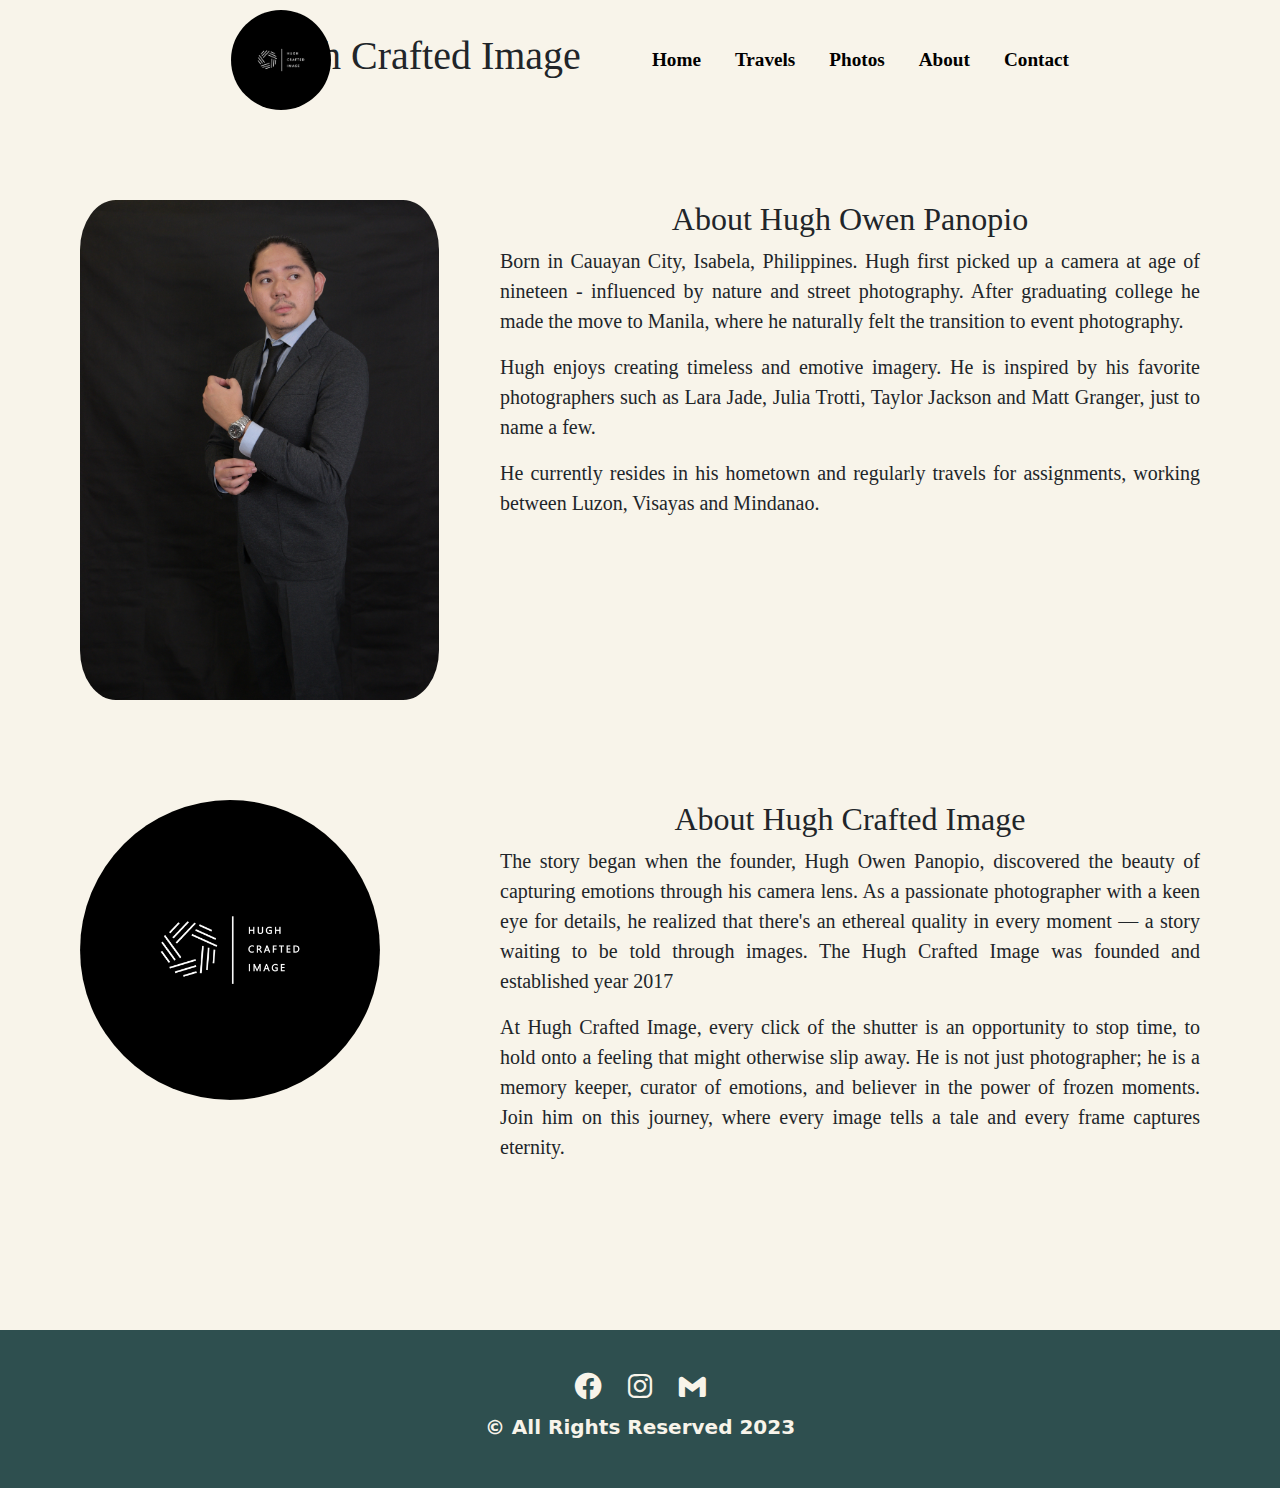
==== HTML/About.html @ f6927557 "Photography Portfolio - MP1" ====
<!DOCTYPE html>
<html lang="en">
<head>
    <meta charset="UTF-8">
    <meta name="viewport" content="width=device-width, initial-scale=1.0">
    <title>About Me</title>
    <link rel="stylesheet" href="/CSS/About.css">
    <link rel="icon" href="/imgaes/Logo/Hugh Crafted Image logo-02.jpg" type="image/x-icon">
    <link href='https://unpkg.com/boxicons@2.1.4/css/boxicons.min.css' rel='stylesheet'>
    <link rel="stylesheet" href="https://cdn.jsdelivr.net/npm/bootstrap@5.3.1/dist/css/bootstrap.min.css">
</head>
<body style="background-color: #F8F4EA;">
    <!-- This is the header -->
    <header class="header">
        <img id="logo" src="/imgaes/Logo/Hugh Crafted Image logo-02.jpg" alt="logo">
        <h1>Hugh Crafted Image</h1>
        <nav>
            <a href="/Index.html">Home</a>
            <a href="#">Travels</a>
            <a href="#">Photos</a>
            <a href="#">About</a>
            <a href="#">Contact</a>
        </nav>
    </header>

    <!-- This is section 1 -->
    <section class="section1">
        <div class="div1">
            <div><img id="me" src="/imgaes/Logo/DSC_8010.jpg" alt=""></div>
            <div>
                <h2>About Hugh Owen Panopio</h2>
                <p>Born in Cauayan City, Isabela, Philippines. Hugh first picked up a camera at age of nineteen - influenced by nature and street photography. After graduating college he made the move to Manila, where he naturally felt the transition to event photography.</p>
                
                <p>Hugh enjoys creating timeless and emotive imagery. He is inspired by his favorite photographers such as Lara Jade, Julia Trotti, Taylor Jackson and Matt Granger, just to name a few.</p>
                    
                <p>He currently resides in his hometown and regularly travels for assignments, working between Luzon, Visayas and Mindanao.</p>
            </div>
        </div>
        <div class="div2">
            <div><img id="hci" src="/imgaes/Logo/Hugh Crafted Image logo-02.jpg" alt=""></div>
            <div>
                <h2>About Hugh Crafted Image</h2>
                <p>The story began when the founder, Hugh Owen Panopio, discovered the beauty of capturing emotions through his camera lens. As a passionate photographer with a keen eye for details, he realized that there's an ethereal quality in every moment — a story waiting to be told through images. The Hugh Crafted Image was founded and established year 2017</p>

                <p>At Hugh Crafted Image, every click of the shutter is an opportunity to stop time, to hold onto a feeling that might otherwise slip away. He is not just photographer; he is a memory keeper, curator of emotions, and believer in the power of frozen moments. Join him on this journey, where every image tells a tale and every frame captures eternity.</p>
            </div>
        </div>
    </section>

    <!-- This is the footer -->
    <footer>
        <div class="footercontainer">
            <div class="footericons">
                <a href="#"><i class='bx bxl-facebook-circle' id="fb"></i></a>
                <a href="#"><i class='bx bxl-instagram' id="ig"></i></a>
                <a href="#"><i class='bx bxl-gmail' id="gmail"></i></a>
            </div>
        </div>
        <div class="footerbottom">
            <p><b>&copy All Rights Reserved 2023</b></p>
        </div>
    </footer>
</body>
</html>
---- CSS/About.css ----
/* This is for header */
#logo {
    width: 100px;
    position: relative;
    left: 150px;
    border-radius: 50%;
}
header {
    display: flex;
    align-items: center;
    justify-content:space-evenly;
    padding: 10px;
    background-color: #F8F4EA;
    /* position: fixed; */
    width: auto;
    font-family: Cambria, Cochin, Georgia, Times, 'Times New Roman', sans-serif;
}
nav a {
    padding-right: 30px;
    text-decoration: none;
    color: black;
    font-style: inherit;
    font-size: larger;
    font-weight: bold;
}
nav {
    padding-right: 100px;
}
/* This is for header */

/* This is for section 1 */
.div1 {
    display: grid;
    grid-template-columns: 330px 700px;
    grid-template-rows: 500px;
    justify-content: center;
    text-align: justify;
    grid-column-gap: 90px;
    font-family: Cambria, Cochin, Georgia, Times, 'Times New Roman', sans-serif;
    padding-top: 80px;
    padding-bottom: 50px;
}
h2 {
    text-align: center;
}
p {
    font-size: 20px;
}
#me {
    width: auto;
    height: 500px;
    border-radius: 10%;
}
#hci {
    width: auto;
    height: 300px;
    border-radius: 50%;
}
.div2 {
    display: grid;
    grid-template-columns: 330px 700px;
    grid-template-rows: 500px;
    justify-content: center;
    text-align: justify;
    grid-column-gap: 90px;
    font-family: Cambria, Cochin, Georgia, Times, 'Times New Roman', sans-serif;
    padding-top: 50px;
    margin-bottom: 30px;
}

/* This is for footer */
footer {
    background-color: #2E4F4F;
    padding: 30px;
}
.footericons {
    justify-content: center;
    display: flex;
}
.footericons a i {
    text-decoration: none;
    padding: 10px;
    font-size: 2rem;
    color: #F8F4EA;
}
.footerbottom {
    text-align: center;
    color: #F8F4EA;
}
#fb:hover {
    transition: 0.5s;
    transform: scale(1.5);
}
#ig:hover {
    transition: 0.5s;
    transform: scale(1.5);
}
#gmail:hover {
    transition: 0.5s;
    transform: scale(1.5);
}
/* This is for footer */
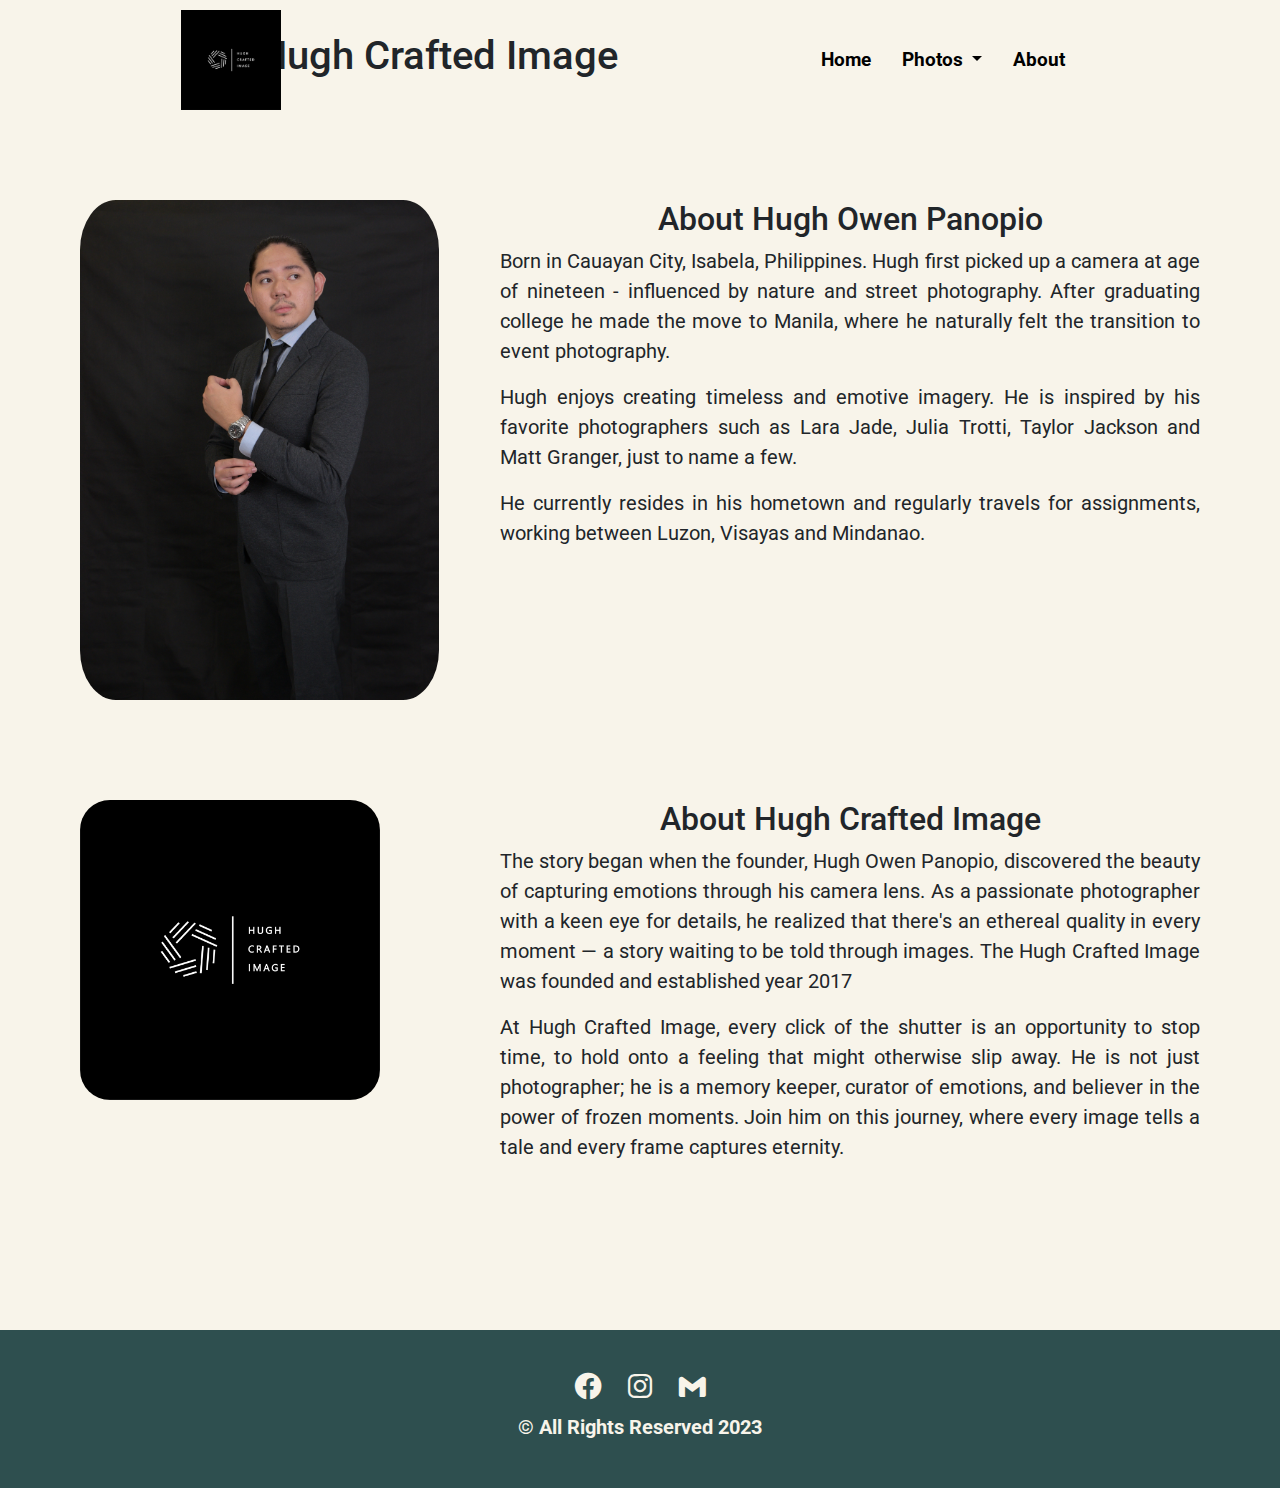
==== commit cf6fed6e: "include google font" ====
--- a/HTML/About.html
+++ b/HTML/About.html
@@ -14,20 +14,32 @@
     <header class="header">
         <img id="logo" src="/imgaes/Logo/Hugh Crafted Image logo-02.jpg" alt="logo">
         <h1>Hugh Crafted Image</h1>
-        <nav>
+        <nav class="nav-menu">
             <a href="/Index.html">Home</a>
-            <a href="#">Travels</a>
-            <a href="#">Photos</a>
+            <div class="dropdown">
+                <button class="btn dropdown-toggle" type="button" data-bs-toggle="dropdown" aria-expanded="false">
+                  Photos
+                </button>
+                <ul class="dropdown-menu">
+                  <li><a class="dropdown-item" href="/HTML/Events.html">Events</a></li>
+                  <li><a class="dropdown-item" href="/HTML/Portraits.html">Portraits</a></li>
+                  <li><a class="dropdown-item" href="/HTML/Wedding.html">Weddings</a></li>
+                </ul>
+              </div>
             <a href="#">About</a>
-            <a href="#">Contact</a>
         </nav>
+        <div class="hamburger">
+            <span class="bar"></span>
+            <span class="bar"></span>
+            <span class="bar"></span>
+        </div>
     </header>
 
     <!-- This is section 1 -->
     <section class="section1">
         <div class="div1">
-            <div><img id="me" src="/imgaes/Logo/DSC_8010.jpg" alt=""></div>
-            <div>
+            <div class="img-container"><img id="me" src="/imgaes/Logo/DSC_8010.jpg" alt=""></div>
+            <div class="bg-container">
                 <h2>About Hugh Owen Panopio</h2>
                 <p>Born in Cauayan City, Isabela, Philippines. Hugh first picked up a camera at age of nineteen - influenced by nature and street photography. After graduating college he made the move to Manila, where he naturally felt the transition to event photography.</p>
                 
@@ -37,8 +49,8 @@
             </div>
         </div>
         <div class="div2">
-            <div><img id="hci" src="/imgaes/Logo/Hugh Crafted Image logo-02.jpg" alt=""></div>
-            <div>
+            <div class="img-container2"><img id="hci" src="/imgaes/Logo/Hugh Crafted Image logo-02.jpg" alt=""></div>
+            <div class="bg-container">
                 <h2>About Hugh Crafted Image</h2>
                 <p>The story began when the founder, Hugh Owen Panopio, discovered the beauty of capturing emotions through his camera lens. As a passionate photographer with a keen eye for details, he realized that there's an ethereal quality in every moment — a story waiting to be told through images. The Hugh Crafted Image was founded and established year 2017</p>
 
@@ -60,5 +72,7 @@
             <p><b>&copy All Rights Reserved 2023</b></p>
         </div>
     </footer>
+    <script src="https://cdn.jsdelivr.net/npm/bootstrap@5.3.1/dist/js/bootstrap.bundle.min.js"></script>
+    <script src="/JS/burger-menu.js"></script>
 </body>
 </html>--- a/CSS/About.css
+++ b/CSS/About.css
@@ -1,9 +1,11 @@
+@import url('https://fonts.googleapis.com/css2?family=Montserrat:wght@500&family=Roboto:wght@500&display=swap');
+
 /* This is for header */
 #logo {
     width: 100px;
     position: relative;
     left: 150px;
-    border-radius: 50%;
+    /* border-radius: 50%; */
 }
 header {
     display: flex;
@@ -13,7 +15,9 @@
     background-color: #F8F4EA;
     /* position: fixed; */
     width: auto;
-    font-family: Cambria, Cochin, Georgia, Times, 'Times New Roman', sans-serif;
+    /* font-family: Cambria, Cochin, Georgia, Times, 'Times New Roman', sans-serif; */
+    font-family: 'Montserrat', sans-serif;
+    font-family: 'Roboto', sans-serif;
 }
 nav a {
     padding-right: 30px;
@@ -25,6 +29,141 @@
 }
 nav {
     padding-right: 100px;
+}
+.dropdown button {
+    font-size: 19.2px;
+    padding: 0px;
+    padding-right: 30px;
+    color: black;
+    font-style: inherit;
+    font-size: larger;
+    font-weight: bold;
+}
+.dropdown-menu {
+    background-color: #F8F4EA !important;
+}
+
+/* Burger Menu */
+.nav-menu {
+    display: flex;
+    justify-content: space-between;
+    align-items: center;
+    padding-left: 8rem !important;
+}
+.hamburger {
+    display: none;
+    cursor: pointer;
+}
+.bar {
+    display: block;
+    width: 25px;
+    height: 3px;
+    margin: 5px auto;
+    -webkit-transition: all 0.3s ease-in-out;
+    transition: all 0.3s ease-in-out;
+    background-color: #2E4F4F;
+}
+@media screen and (max-width: 1440px) {
+    .header img {
+        position: relative;
+        left: 6rem !important;
+    }
+}
+@media screen and (max-width: 1024px) {
+    .header h1 {
+        font-size: 30px;
+    }
+    .header img {
+        margin-left: -10rem;
+    }
+    nav {
+        text-align: center;
+        width: 45%;
+    }
+    .nav-menu {
+        margin-right: -5rem;
+    }
+}
+@media (max-width: 768px) {
+    .hamburger {
+        display: block;
+        position: relative;
+        right: -5rem;
+    }
+    .hamburger.active .bar:nth-child(2) {
+        opacity: 0;
+    }
+    .hamburger.active .bar:nth-child(1) {
+        transform: translateY(8px) rotate(45deg);
+    }
+    .hamburger.active .bar:nth-child(3) {
+        transform: translateY(-8px) rotate(-45deg);
+    }
+    .nav-menu {
+        position: fixed;
+        margin-top: 3rem;
+        width: 100% !important;
+        left: 100%;
+        top: 70px;
+        gap: 0;
+        flex-direction: column;
+        background-color: #F8F4EA;
+        width: 100%;
+        text-align: center;
+        transition: 0.3s;
+        z-index: 1;
+    }
+    .nav-menu.active {
+        left: 0;
+    }
+    .header h1 {
+        margin-left: 8rem !important;
+    }
+    .header img {
+        margin-left: -11rem;
+    }
+}
+@media screen and (max-width: 425px) {
+    .header h1 {
+        font-size: 25px;
+        width: 55% !important;
+        margin-left: 3rem !important;
+        margin-right: 0rem !important;
+    }
+    .header img {
+        margin-left: -10rem;
+    }
+    .hamburger {
+        position: absolute;
+        right: 1rem;
+    }
+}
+@media screen and (max-width:375px) {
+    .header img {
+        width: 20% !important;
+        margin-left: -10.5rem !important;
+    }
+    .header h1 {
+        font-size: 20px;
+        font-weight: 550;
+    }
+    .nav-menu {
+        margin-top: 1rem;
+        align-items: center !important;
+        text-align: center;
+        font-size: 13px;
+    }
+}
+@media screen and (max-width: 320px) {
+    .header h1 {
+        font-size: 18px;
+    }
+    .header img {
+        margin-left: -10rem !important;
+    }
+    .nav-menu {
+        margin-top: 0rem;
+    }
 }
 /* This is for header */
 
@@ -36,7 +175,9 @@
     justify-content: center;
     text-align: justify;
     grid-column-gap: 90px;
-    font-family: Cambria, Cochin, Georgia, Times, 'Times New Roman', sans-serif;
+    /* font-family: Cambria, Cochin, Georgia, Times, 'Times New Roman', sans-serif; */
+    font-family: 'Montserrat', sans-serif;
+    font-family: 'Roboto', sans-serif;
     padding-top: 80px;
     padding-bottom: 50px;
 }
@@ -54,7 +195,7 @@
 #hci {
     width: auto;
     height: 300px;
-    border-radius: 50%;
+    border-radius: 10%;
 }
 .div2 {
     display: grid;
@@ -63,7 +204,9 @@
     justify-content: center;
     text-align: justify;
     grid-column-gap: 90px;
-    font-family: Cambria, Cochin, Georgia, Times, 'Times New Roman', sans-serif;
+    /* font-family: Cambria, Cochin, Georgia, Times, 'Times New Roman', sans-serif; */
+    font-family: 'Montserrat', sans-serif;
+    font-family: 'Roboto', sans-serif;
     padding-top: 50px;
     margin-bottom: 30px;
 }
@@ -72,6 +215,8 @@
 footer {
     background-color: #2E4F4F;
     padding: 30px;
+    font-family: 'Montserrat', sans-serif;
+    font-family: 'Roboto', sans-serif;
 }
 .footericons {
     justify-content: center;
@@ -99,4 +244,103 @@
     transition: 0.5s;
     transform: scale(1.5);
 }
-/* This is for footer */+/* This is for footer */
+
+/* For responsiveness */
+@media screen and (max-width:1024px){
+    .div1 {
+        display: grid !important;
+        grid-template-columns: 1fr 2fr !important;
+        gap: 3rem;
+        max-width: 900px;
+        margin-left: 3.5rem !important;
+    }
+    .div1 img {
+        height: 80% !important;
+    }
+    .div2 {
+        display: grid !important;
+        grid-template-columns: 1fr 2fr !important;
+        gap: 3rem;
+        max-width: 900px;
+        margin-left: 3.5rem !important;
+    }
+}
+@media screen and (max-width:768px){
+    .div1 {
+        display: grid !important;
+        grid-template-columns: 1fr 2fr !important;
+        gap: 3rem;
+        max-width: 650px;
+        margin-left: 3.5rem !important;
+    }
+    .img-container {
+        height: 80% !important;
+    }
+    .bg-container h2 {
+        font-size: 25px;
+    }
+    .bg-container p {
+        font-size: 18px;
+    }
+    .div2 {
+        display: grid !important;
+        grid-template-columns: 1fr 2fr !important;
+        gap: 3rem;
+        max-width: 650px;
+        margin-left: 3.5rem !important;
+    }
+    #hci {
+        height: 45% !important;
+    }
+    .bg-container h2 {
+        font-size: 25px;
+    }
+    .bg-container p {
+        font-size: 18px;
+    }
+}
+@media screen and (max-width: 425px) {
+    .div1, .div2 {
+        display: block !important;
+        margin-left: 0 !important;
+        align-items: center;
+        max-width: 350px;
+        margin-left: 2.3rem !important;
+        margin-top: -2rem;
+    }
+    .div1 img, .div2 img {
+        width: 50% !important;
+        margin-left: 5rem !important;
+        margin-bottom: 2rem !important;
+    }
+}
+@media screen and (max-width:375px) {
+    .div1, .div2 {
+        display: block !important;
+        margin-left: 0 !important;
+        align-items: center;
+        max-width: 300px;
+        margin-left: 2.3rem !important;
+        margin-top: -2rem;
+    }
+    .bg-container h2 {
+        font-size: 20px;
+    }
+    .bg-container p {
+        font-size: 15px;
+    }
+}
+@media screen and (max-width:320px) {
+    .div1, .div2 {
+        display: block !important;
+        margin-left: 0 !important;
+        align-items: center;
+        max-width: 250px;
+        margin-left: 2.3rem !important;
+        margin-top: -2rem;
+    }
+    .div1 img, .div2 img {
+        margin-left: 3.6rem !important;
+    }
+}